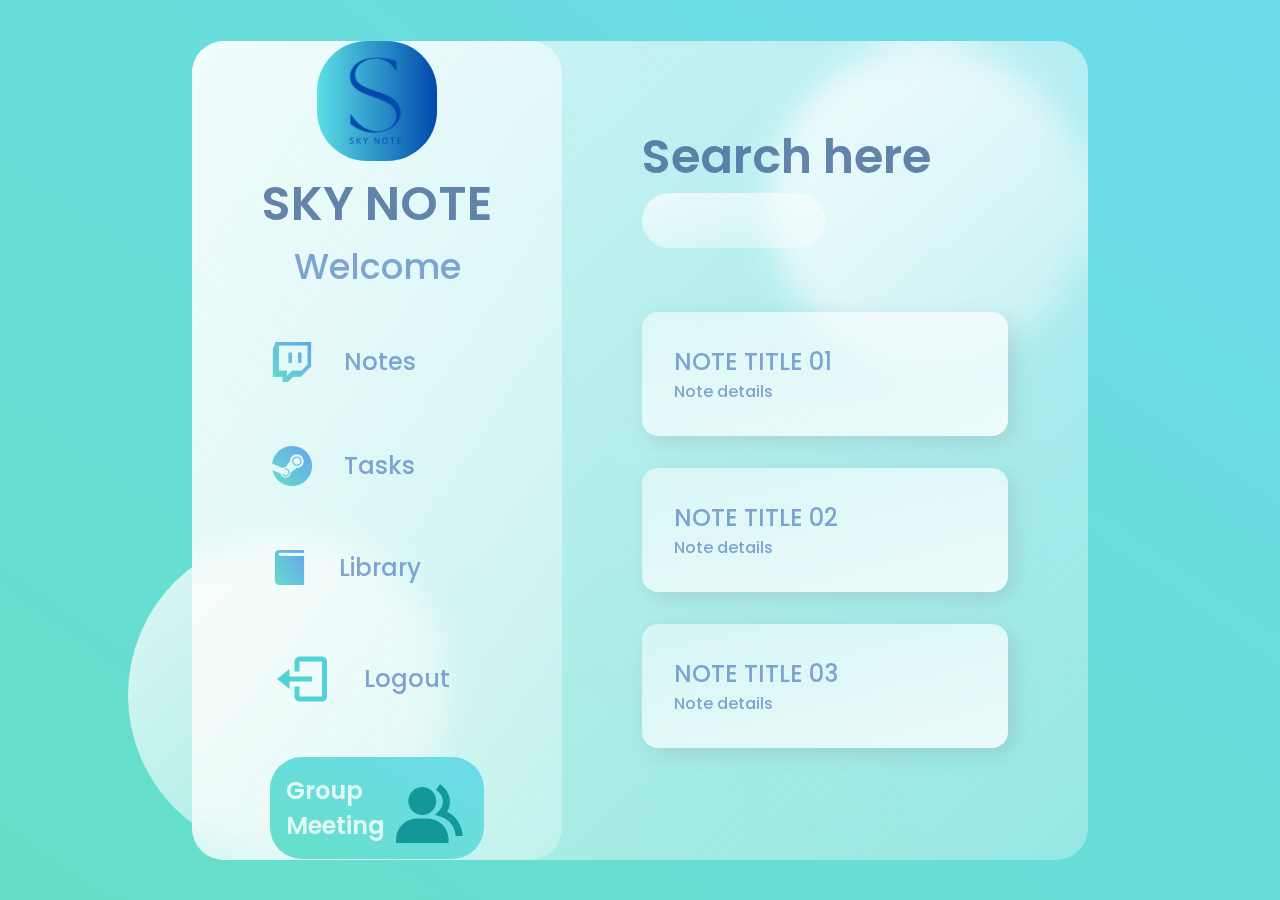
==== index.html @ c4e00019 "make_the_foundation" ====
<!DOCTYPE html>
<html lang="en">
  <head>
    <meta charset="UTF-8" />
    <meta name="viewport" content="width=device-width, initial-scale=1.0" />
    <title>Glass Website</title>
    <link rel="preconnect" href="https://fonts.gstatic.com" />
    <link
      href="https://fonts.googleapis.com/css2?family=Poppins:wght@400;500;700&display=swap"
      rel="stylesheet"
    />
    <link rel="stylesheet" href="/css/style.css" />
  </head>
  <body>
    <main>
      <section class="glass">
        <div class="dashboard">
          <div class="user">
            <img src="./images/skynote.png" style="width: 120px ;height: 120px; border-radius: 50px;" alt="Picture missing" />
            <h1>SKY NOTE</h1>
            <p style="font-size: 35px;">Welcome</p>
          </div>
          <div class="links">
            <div class="link">
              <img src="./images/twitch.png" alt="" />
              <a href=""><h2>Notes</h2></a>
            </div>
            <div class="link">
              <img src="./images/steam.png" alt="" />
              <a href=""><h2>Tasks</h2></a>
            </div>
            <div class="link">
                <img src="./images/library.png" alt="" />
                <a href=""><h2>Library</h2></a>
              </div>
            <div class="link">
              <img src="./images/logout.png" alt="" />
              <a href=""><h2>Logout</h2></a>
            </div>
          </div>
          <div class="pro">
            <img src="images/group.png" alt="">
            <h2>Group Meeting</h2>
          </div>
        </div>
        <div class="content">
          <div class="status">
            <h1>Search here</h1>
            <input type="text" />
          </div>
          <div class="cards">
            <div class="card">
              <div class="card-info">
                <h2>NOTE TITLE 01</h2>
                <p>Note details</p>
              </div>
            </div>
            <div class="card">
              <div class="card-info">
                <h2>NOTE TITLE 02</h2>
                <p>Note details</p>
              </div>
            </div>
            <div class="card">
              <div class="card-info">
                <h2>NOTE TITLE 03</h2>
                <p>Note details</p>
              </div>
            </div>
          </div>
        </div>
      </section>
    </main>
    <div class="circle1"></div>
    <div class="circle2"></div>
  </body>
</html>
---- css/style.css ----
* {
  margin: 0;
  padding: 0;
  box-sizing: border-box;
  
}

a {
  text-decoration: none;
  color: black;
}

h1 {
  color: #426696;
  font-weight: 600;
  font-size: 3rem;
  opacity: 0.8;
}
h2,
p {
  color: #658ec6;
  font-weight: 500;
  opacity: 0.8;
}

h3 {
  color: #426696;
  font-weight: 600;
  opacity: 0.8;
}



main {
  font-family: "Poppins", sans-serif;
  min-height: 100vh;
  background: linear-gradient(to right top, #65dfc9, #6cdbeb);
  display: flex;
  align-items: center;
  justify-content: center;
 
}

.glass {
  background: white;
  min-height: 70vh;
  width: 70%;
  height: 80%;
  background: linear-gradient(to right bottom,rgba(255, 255, 255, 0.7),rgba(255, 255, 255, 0.3));
  border-radius: 2rem;
  z-index: 2;
  backdrop-filter: blur(1rem);
  display: flex;
  justify-content: flex-end;
  
}
.circle1,
.circle2 {
  background: white;
  background: linear-gradient(
    to right bottom,
    rgba(255, 255, 255, 0.8),
    rgba(255, 255, 255, 0.3)
  );
  height: 20rem;
  width: 20rem;
  position: absolute;
  border-radius: 50%;
}

.circle1 {
  top: 5%;
  right: 15%;
}
.circle2 {
  bottom: 5%;
  left: 10%;
}
.dashboard {
  flex: 1;
  display: flex;
  flex-direction: column;
  align-items: center;
  justify-content: space-evenly;
  text-align: center;
  background: linear-gradient(
    to right bottom,
    rgba(255, 255, 255, 0.7),
    rgba(255, 255, 255, 0.3)
  );
  border-radius: 2rem;
}
.link {
  display: flex;
  margin: 2rem 0rem;
  padding: 1rem 5rem;
  align-items: center;
}
.link h2 {
  padding: 0rem 2rem;
}

.pro {
  background: linear-gradient(to right top, #65dfc9, #6cdbeb);
  border-radius: 2rem;
  color: white;
  padding: 1rem;
  position: relative;
}

.pro img {
  position: absolute;
  right: 5%;
}
.pro h2 {
  width: 40%;
  color: white;
  font-weight: 600;
}

/* Content and status */
.status {
  margin-bottom: 3rem;
}

.status input {
  background: linear-gradient(
    to right bottom,
    rgba(255, 255, 255, 0.7),
    rgba(255, 255, 255, 0.3)
  );
  border: none;
  width: 50%;
  height: 50%;
  padding: 0.5rem;
  border-radius: 2rem;
  font-size: 20px;
}

/* .content {
  flex: 2;
} */

.content {
  margin: 5rem;
  display: flex;
  flex-direction: column;
  justify-content: space-evenly;
  flex: 2; 
}

.card {
  display: flex;
  background: linear-gradient(
    to left top,
    rgba(255, 255, 255, 0.8),
    rgba(255, 255, 255, 0.5)
  );
  border-radius: 1rem;
  margin: 2rem 0rem;
  padding: 2rem;
  box-shadow: 6px 6px 20px rgba(122, 122, 122, 0.212);
  justify-content: space-between;
}
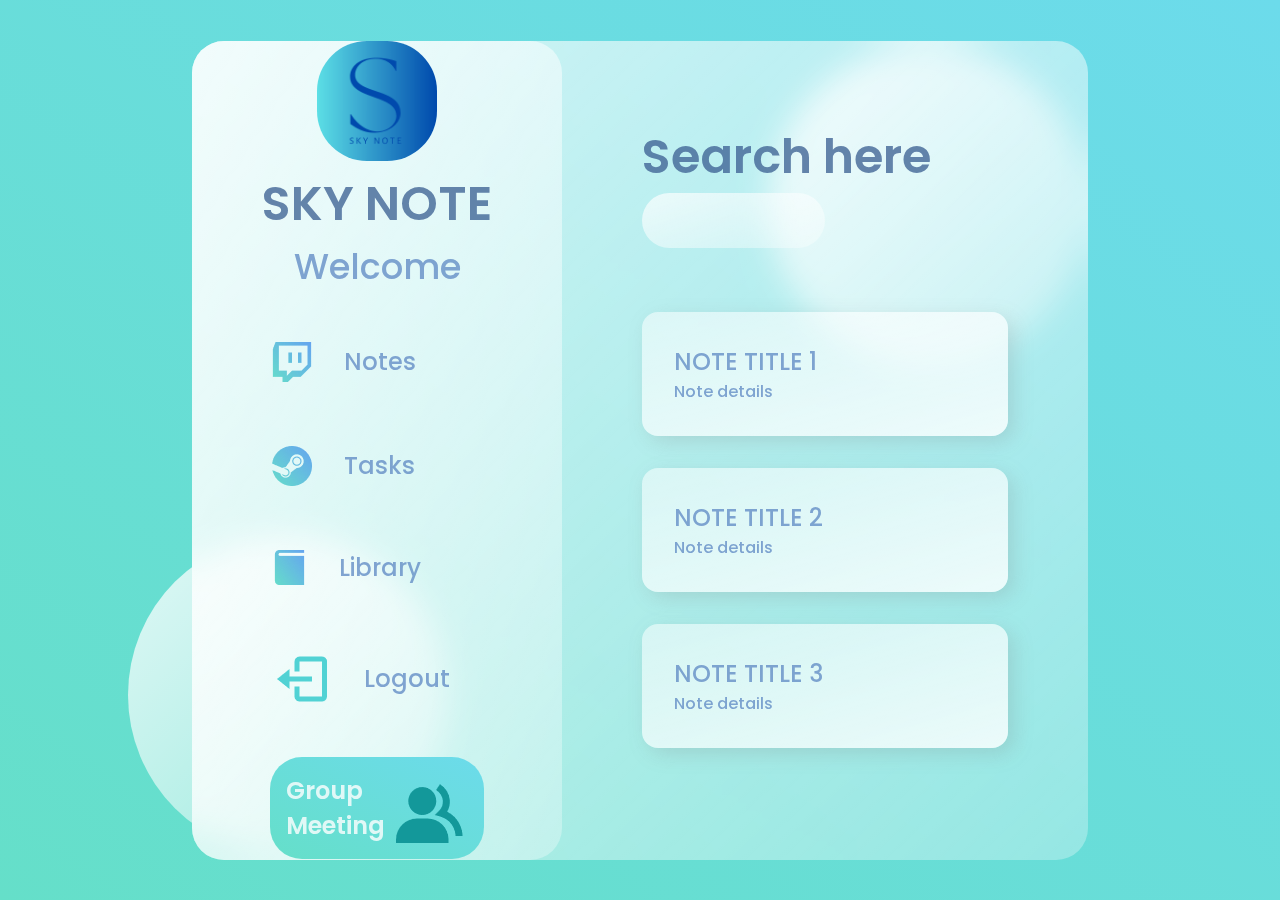
==== commit 47f6b075: "update" ====
--- a/index.html
+++ b/index.html
@@ -51,19 +51,19 @@
           <div class="cards">
             <div class="card">
               <div class="card-info">
-                <h2>NOTE TITLE 01</h2>
+                <h2>NOTE TITLE 1</h2>
                 <p>Note details</p>
               </div>
             </div>
             <div class="card">
               <div class="card-info">
-                <h2>NOTE TITLE 02</h2>
+                <h2>NOTE TITLE 2</h2>
                 <p>Note details</p>
               </div>
             </div>
             <div class="card">
               <div class="card-info">
-                <h2>NOTE TITLE 03</h2>
+                <h2>NOTE TITLE 3</h2>
                 <p>Note details</p>
               </div>
             </div>
